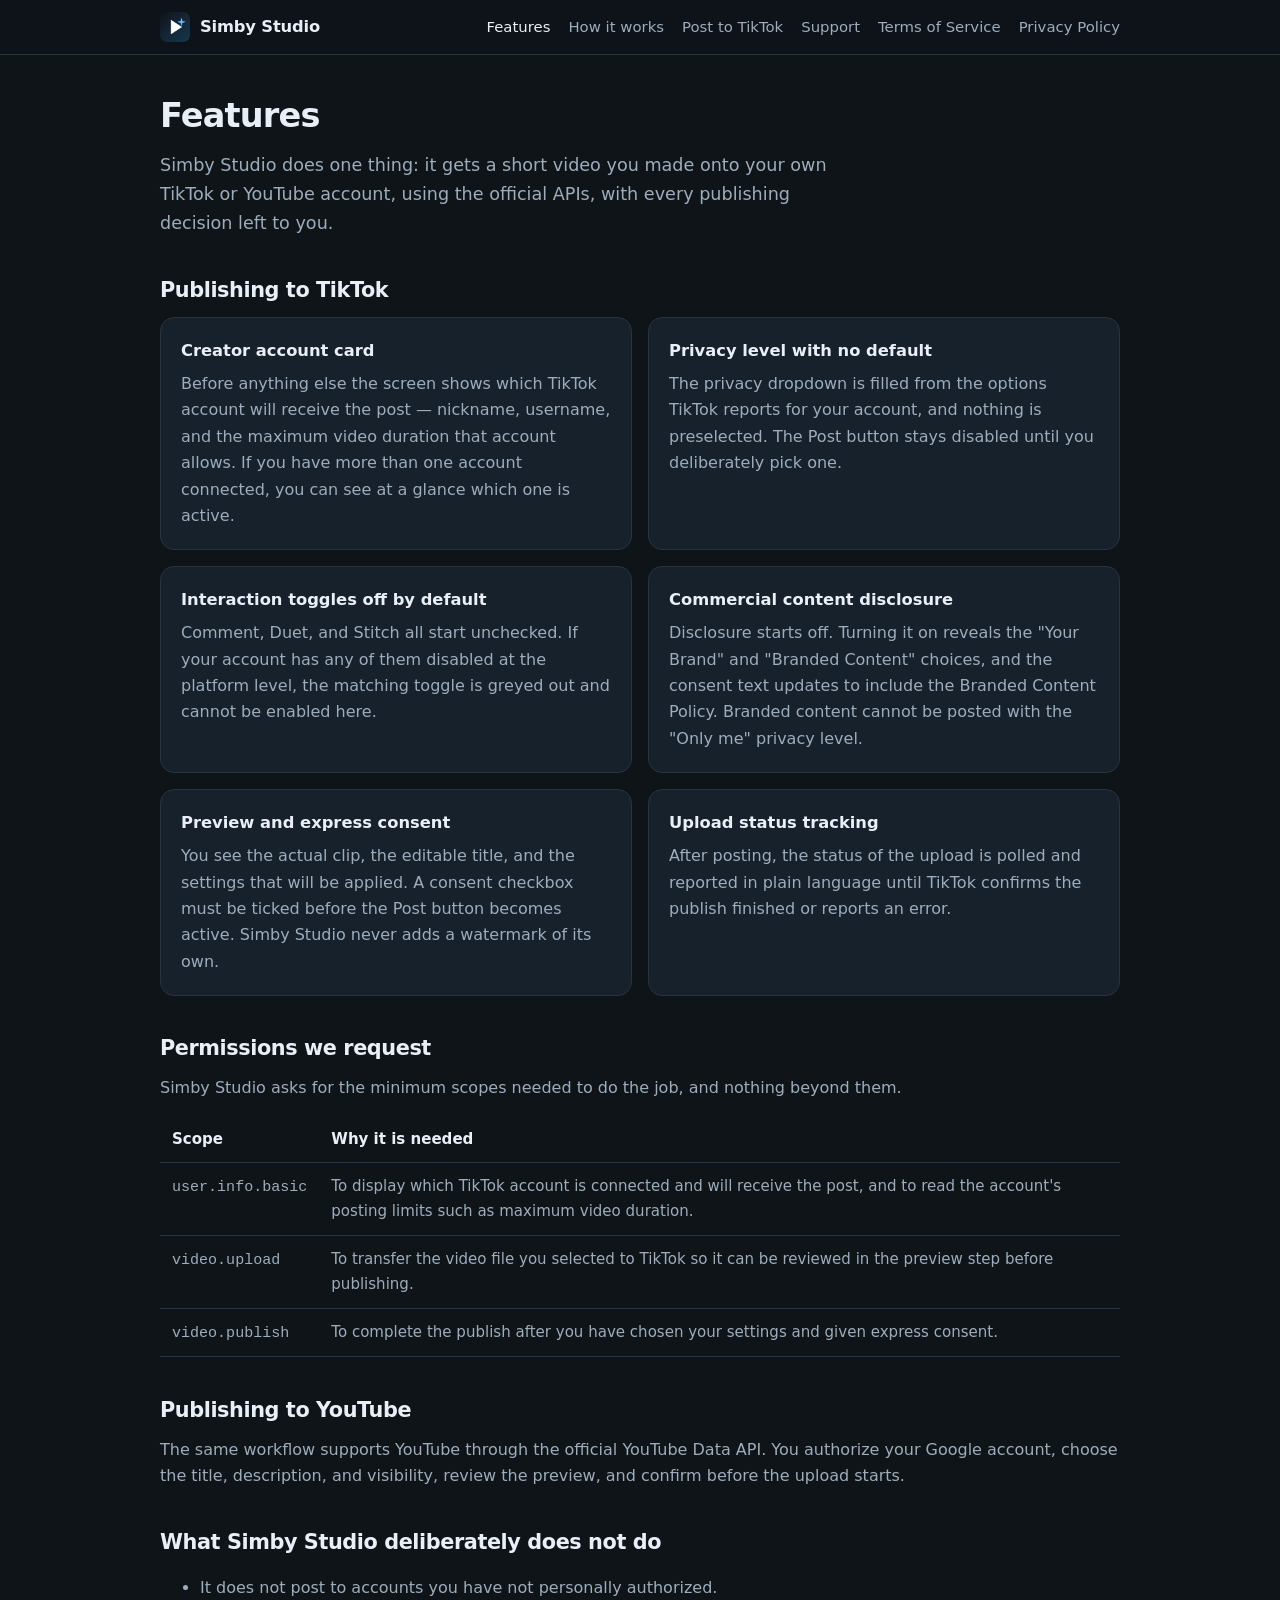
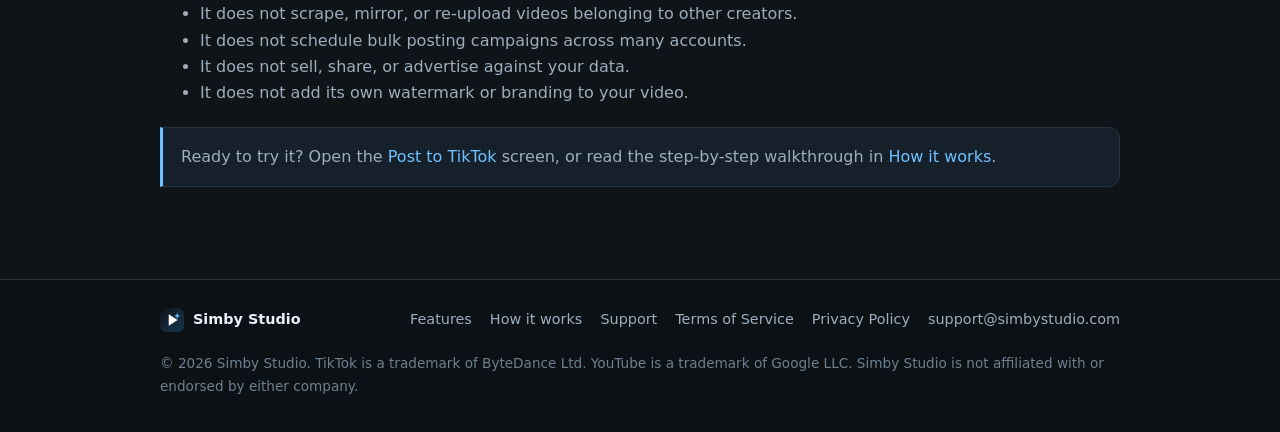
==== features/index.html @ 2f1ff684 "Build out the full Simby Studio site for TikTok app review The previous submission was rejected for " ====
<!DOCTYPE html>
<html lang="en">
<head>
  <meta charset="utf-8" />
  <meta name="viewport" content="width=device-width, initial-scale=1" />
  <title>Features — Simby Studio</title>
  <meta name="description" content="What Simby Studio does: official TikTok Content Posting API publishing, creator-controlled privacy and interaction settings, commercial disclosure, preview, express consent, and upload status tracking." />
  <link rel="icon" href="../favicon.ico" sizes="any" />
  <link rel="icon" type="image/png" sizes="192x192" href="../icon-192.png" />
  <link rel="apple-touch-icon" href="../icon-192.png" />
  <link rel="stylesheet" href="../assets/site.css" />
</head>
<body>
  <header class="site-header">
    <div class="inner">
      <a class="brand" href="../">
        <img src="../icon-192.png" alt="Simby Studio" width="30" height="30" />
        <span>Simby Studio</span>
      </a>
      <nav class="site-nav">
        <a href="./" aria-current="page">Features</a>
        <a href="../how-it-works/">How it works</a>
        <a href="../post/">Post to TikTok</a>
        <a href="../support/">Support</a>
        <a href="../terms/">Terms of Service</a>
        <a href="../privacy-policy/">Privacy Policy</a>
      </nav>
    </div>
  </header>

  <main>
    <div class="wrap">
      <h1>Features</h1>
      <p class="lead">Simby Studio does one thing: it gets a short video you made onto your own TikTok or YouTube account, using the official APIs, with every publishing decision left to you.</p>

      <h2>Publishing to TikTok</h2>
      <div class="grid grid-2">
        <div class="card">
          <h3>Creator account card</h3>
          <p>Before anything else the screen shows which TikTok account will receive the post — nickname, username, and the maximum video duration that account allows. If you have more than one account connected, you can see at a glance which one is active.</p>
        </div>
        <div class="card">
          <h3>Privacy level with no default</h3>
          <p>The privacy dropdown is filled from the options TikTok reports for your account, and nothing is preselected. The Post button stays disabled until you deliberately pick one.</p>
        </div>
        <div class="card">
          <h3>Interaction toggles off by default</h3>
          <p>Comment, Duet, and Stitch all start unchecked. If your account has any of them disabled at the platform level, the matching toggle is greyed out and cannot be enabled here.</p>
        </div>
        <div class="card">
          <h3>Commercial content disclosure</h3>
          <p>Disclosure starts off. Turning it on reveals the "Your Brand" and "Branded Content" choices, and the consent text updates to include the Branded Content Policy. Branded content cannot be posted with the "Only me" privacy level.</p>
        </div>
        <div class="card">
          <h3>Preview and express consent</h3>
          <p>You see the actual clip, the editable title, and the settings that will be applied. A consent checkbox must be ticked before the Post button becomes active. Simby Studio never adds a watermark of its own.</p>
        </div>
        <div class="card">
          <h3>Upload status tracking</h3>
          <p>After posting, the status of the upload is polled and reported in plain language until TikTok confirms the publish finished or reports an error.</p>
        </div>
      </div>

      <h2>Permissions we request</h2>
      <p>Simby Studio asks for the minimum scopes needed to do the job, and nothing beyond them.</p>
      <table class="data">
        <thead>
          <tr><th>Scope</th><th>Why it is needed</th></tr>
        </thead>
        <tbody>
          <tr>
            <td><code>user.info.basic</code></td>
            <td>To display which TikTok account is connected and will receive the post, and to read the account's posting limits such as maximum video duration.</td>
          </tr>
          <tr>
            <td><code>video.upload</code></td>
            <td>To transfer the video file you selected to TikTok so it can be reviewed in the preview step before publishing.</td>
          </tr>
          <tr>
            <td><code>video.publish</code></td>
            <td>To complete the publish after you have chosen your settings and given express consent.</td>
          </tr>
        </tbody>
      </table>

      <h2>Publishing to YouTube</h2>
      <p>The same workflow supports YouTube through the official YouTube Data API. You authorize your Google account, choose the title, description, and visibility, review the preview, and confirm before the upload starts.</p>

      <h2>What Simby Studio deliberately does not do</h2>
      <ul>
        <li>It does not post to accounts you have not personally authorized.</li>
        <li>It does not scrape, mirror, or re-upload videos belonging to other creators.</li>
        <li>It does not schedule bulk posting campaigns across many accounts.</li>
        <li>It does not sell, share, or advertise against your data.</li>
        <li>It does not add its own watermark or branding to your video.</li>
      </ul>

      <div class="callout">
        <p>Ready to try it? Open the <a href="../post/">Post to TikTok</a> screen, or read the step-by-step walkthrough in <a href="../how-it-works/">How it works</a>.</p>
      </div>
    </div>
  </main>

  <footer class="site-footer">
    <div class="inner">
      <div class="fbrand">
        <img src="../icon-192.png" alt="Simby Studio" width="24" height="24" />
        <span>Simby Studio</span>
      </div>
      <nav>
        <a href="../features/">Features</a>
        <a href="../how-it-works/">How it works</a>
        <a href="../support/">Support</a>
        <a href="../terms/">Terms of Service</a>
        <a href="../privacy-policy/">Privacy Policy</a>
        <a href="mailto:support@simbystudio.com">support@simbystudio.com</a>
      </nav>
      <p class="copy">© 2026 Simby Studio. TikTok is a trademark of ByteDance Ltd. YouTube is a trademark of Google LLC. Simby Studio is not affiliated with or endorsed by either company.</p>
    </div>
  </footer>
</body>
</html>
---- assets/site.css ----
:root {
  color-scheme: dark;
  --bg: #0f1419;
  --bg-2: #16202b;
  --card: #17212c;
  --line: #27333f;
  --fg: #e9eff6;
  --muted: #9dadbc;
  --accent: #6ec1ff;
  --accent-ink: #06121c;
  --ok: #3ecf8e;
  --maxw: 1000px;
}

* { box-sizing: border-box; }

html { scroll-behavior: smooth; }

body {
  margin: 0;
  font-family: ui-sans-serif, system-ui, -apple-system, "Segoe UI", Roboto, Helvetica, Arial, "Apple SD Gothic Neo", sans-serif;
  background: var(--bg);
  color: var(--fg);
  line-height: 1.65;
  -webkit-font-smoothing: antialiased;
  display: flex;
  flex-direction: column;
  min-height: 100vh;
}

a { color: var(--accent); text-decoration: none; }
a:hover { text-decoration: underline; }

/* ---------- header ---------- */

.site-header {
  border-bottom: 1px solid var(--line);
  background: rgba(15, 20, 25, .92);
  backdrop-filter: saturate(140%) blur(8px);
  position: sticky;
  top: 0;
  z-index: 20;
}

.site-header .inner {
  max-width: var(--maxw);
  margin: 0 auto;
  padding: 12px 20px;
  display: flex;
  align-items: center;
  justify-content: space-between;
  gap: 16px;
  flex-wrap: wrap;
}

.brand {
  display: flex;
  align-items: center;
  gap: 10px;
  color: var(--fg);
  font-weight: 700;
  font-size: 1.02rem;
  letter-spacing: -.01em;
}
.brand:hover { text-decoration: none; }
.brand img { display: block; border-radius: 7px; }

.site-nav {
  display: flex;
  align-items: center;
  gap: 18px;
  flex-wrap: wrap;
  font-size: .93rem;
}
.site-nav a { color: var(--muted); font-weight: 500; }
.site-nav a:hover, .site-nav a[aria-current="page"] { color: var(--fg); }

/* ---------- layout ---------- */

main { flex: 1 0 auto; }

.wrap {
  max-width: var(--maxw);
  margin: 0 auto;
  padding: 40px 20px 72px;
}

.wrap.narrow { max-width: 760px; }

h1 { font-size: 2.1rem; line-height: 1.25; letter-spacing: -.025em; margin: 0 0 14px; }
h2 { font-size: 1.3rem; letter-spacing: -.02em; margin: 2.2rem 0 .6rem; }
h3 { font-size: 1.02rem; margin: 0 0 6px; }
p { color: var(--muted); margin: 0 0 14px; }
li { color: var(--muted); }
strong { color: var(--fg); }

.lead { font-size: 1.1rem; color: var(--muted); max-width: 62ch; }

/* ---------- hero ---------- */

.hero {
  border-bottom: 1px solid var(--line);
  background: radial-gradient(1100px 420px at 18% -12%, #1c3547 0%, transparent 62%), var(--bg);
}
.hero .wrap { padding-top: 64px; padding-bottom: 56px; }
.hero h1 { font-size: 2.6rem; max-width: 18ch; }

.eyebrow {
  display: inline-block;
  font-size: .78rem;
  font-weight: 700;
  letter-spacing: .09em;
  text-transform: uppercase;
  color: var(--accent);
  margin-bottom: 14px;
}

.cta-row { display: flex; gap: 12px; flex-wrap: wrap; margin-top: 26px; }

.btn {
  display: inline-block;
  padding: 12px 20px;
  border-radius: 10px;
  font-weight: 700;
  font-size: .96rem;
  border: 1px solid transparent;
}
.btn:hover { text-decoration: none; }
.btn-primary { background: var(--accent); color: var(--accent-ink); }
.btn-primary:hover { background: #8ccfff; }
.btn-ghost { border-color: var(--line); color: var(--fg); background: transparent; }
.btn-ghost:hover { border-color: var(--accent); }

/* ---------- grid / cards ---------- */

.grid { display: grid; gap: 16px; }
.grid-3 { grid-template-columns: repeat(3, 1fr); }
.grid-2 { grid-template-columns: repeat(2, 1fr); }

.card {
  background: var(--card);
  border: 1px solid var(--line);
  border-radius: 14px;
  padding: 20px;
}
.card p:last-child { margin-bottom: 0; }

.card .ico {
  width: 34px; height: 34px;
  display: flex; align-items: center; justify-content: center;
  border-radius: 9px;
  background: #1e3444;
  color: var(--accent);
  font-size: 1.05rem;
  margin-bottom: 12px;
}

/* ---------- steps ---------- */

.steps { counter-reset: step; display: grid; gap: 14px; margin: 22px 0 0; padding: 0; list-style: none; }
.steps > li {
  counter-increment: step;
  background: var(--card);
  border: 1px solid var(--line);
  border-radius: 14px;
  padding: 18px 20px 18px 62px;
  position: relative;
  color: var(--muted);
}
.steps > li::before {
  content: counter(step);
  position: absolute;
  left: 18px; top: 18px;
  width: 28px; height: 28px;
  border-radius: 50%;
  background: var(--accent);
  color: var(--accent-ink);
  font-weight: 800;
  font-size: .88rem;
  display: flex; align-items: center; justify-content: center;
}
.steps h3 { color: var(--fg); }

/* ---------- shots ---------- */

.shots { display: grid; grid-template-columns: repeat(3, 1fr); gap: 14px; margin-top: 26px; }
.shot {
  border: 1px solid var(--line);
  border-radius: 14px;
  overflow: hidden;
  background: var(--bg-2);
}
.shot img { display: block; width: 100%; height: auto; }
.shot figcaption { padding: 10px 14px; font-size: .85rem; color: var(--muted); border-top: 1px solid var(--line); }

/* ---------- misc blocks ---------- */

.callout {
  border: 1px solid var(--line);
  border-left: 3px solid var(--accent);
  background: var(--bg-2);
  border-radius: 0 12px 12px 0;
  padding: 16px 18px;
  margin: 20px 0;
}
.callout p:last-child { margin-bottom: 0; }

table.data { width: 100%; border-collapse: collapse; margin: 14px 0 20px; font-size: .94rem; }
table.data th, table.data td { text-align: left; padding: 11px 12px; border-bottom: 1px solid var(--line); vertical-align: top; }
table.data th { color: var(--fg); font-weight: 700; }
table.data td { color: var(--muted); }

.faq { border-top: 1px solid var(--line); margin-top: 8px; }
.faq details { border-bottom: 1px solid var(--line); padding: 14px 0; }
.faq summary { cursor: pointer; font-weight: 600; color: var(--fg); list-style: none; }
.faq summary::-webkit-details-marker { display: none; }
.faq summary::before { content: "+ "; color: var(--accent); font-weight: 800; }
.faq details[open] summary::before { content: "− "; }
.faq p { margin: 10px 0 0; }

.meta { color: #8698a8; font-size: .92rem; }

/* ---------- footer ---------- */

.site-footer {
  flex-shrink: 0;
  border-top: 1px solid var(--line);
  background: #0c1116;
}
.site-footer .inner {
  max-width: var(--maxw);
  margin: 0 auto;
  padding: 28px 20px 36px;
  display: flex;
  justify-content: space-between;
  gap: 20px;
  flex-wrap: wrap;
  font-size: .9rem;
}
.site-footer .fbrand { display: flex; align-items: center; gap: 9px; color: var(--fg); font-weight: 700; }
.site-footer .fbrand img { display: block; border-radius: 6px; }
.site-footer nav { display: flex; gap: 18px; flex-wrap: wrap; align-items: center; }
.site-footer nav a { color: var(--muted); }
.site-footer nav a:hover { color: var(--fg); }
.site-footer .copy { color: #6e808f; width: 100%; margin: 0; font-size: .85rem; }

/* ---------- responsive ---------- */

@media (max-width: 780px) {
  .grid-3, .grid-2, .shots { grid-template-columns: 1fr; }
  .hero h1 { font-size: 2rem; }
  h1 { font-size: 1.8rem; }
  .site-header .inner { padding: 10px 16px; }
  .site-nav { gap: 14px; font-size: .88rem; }
}
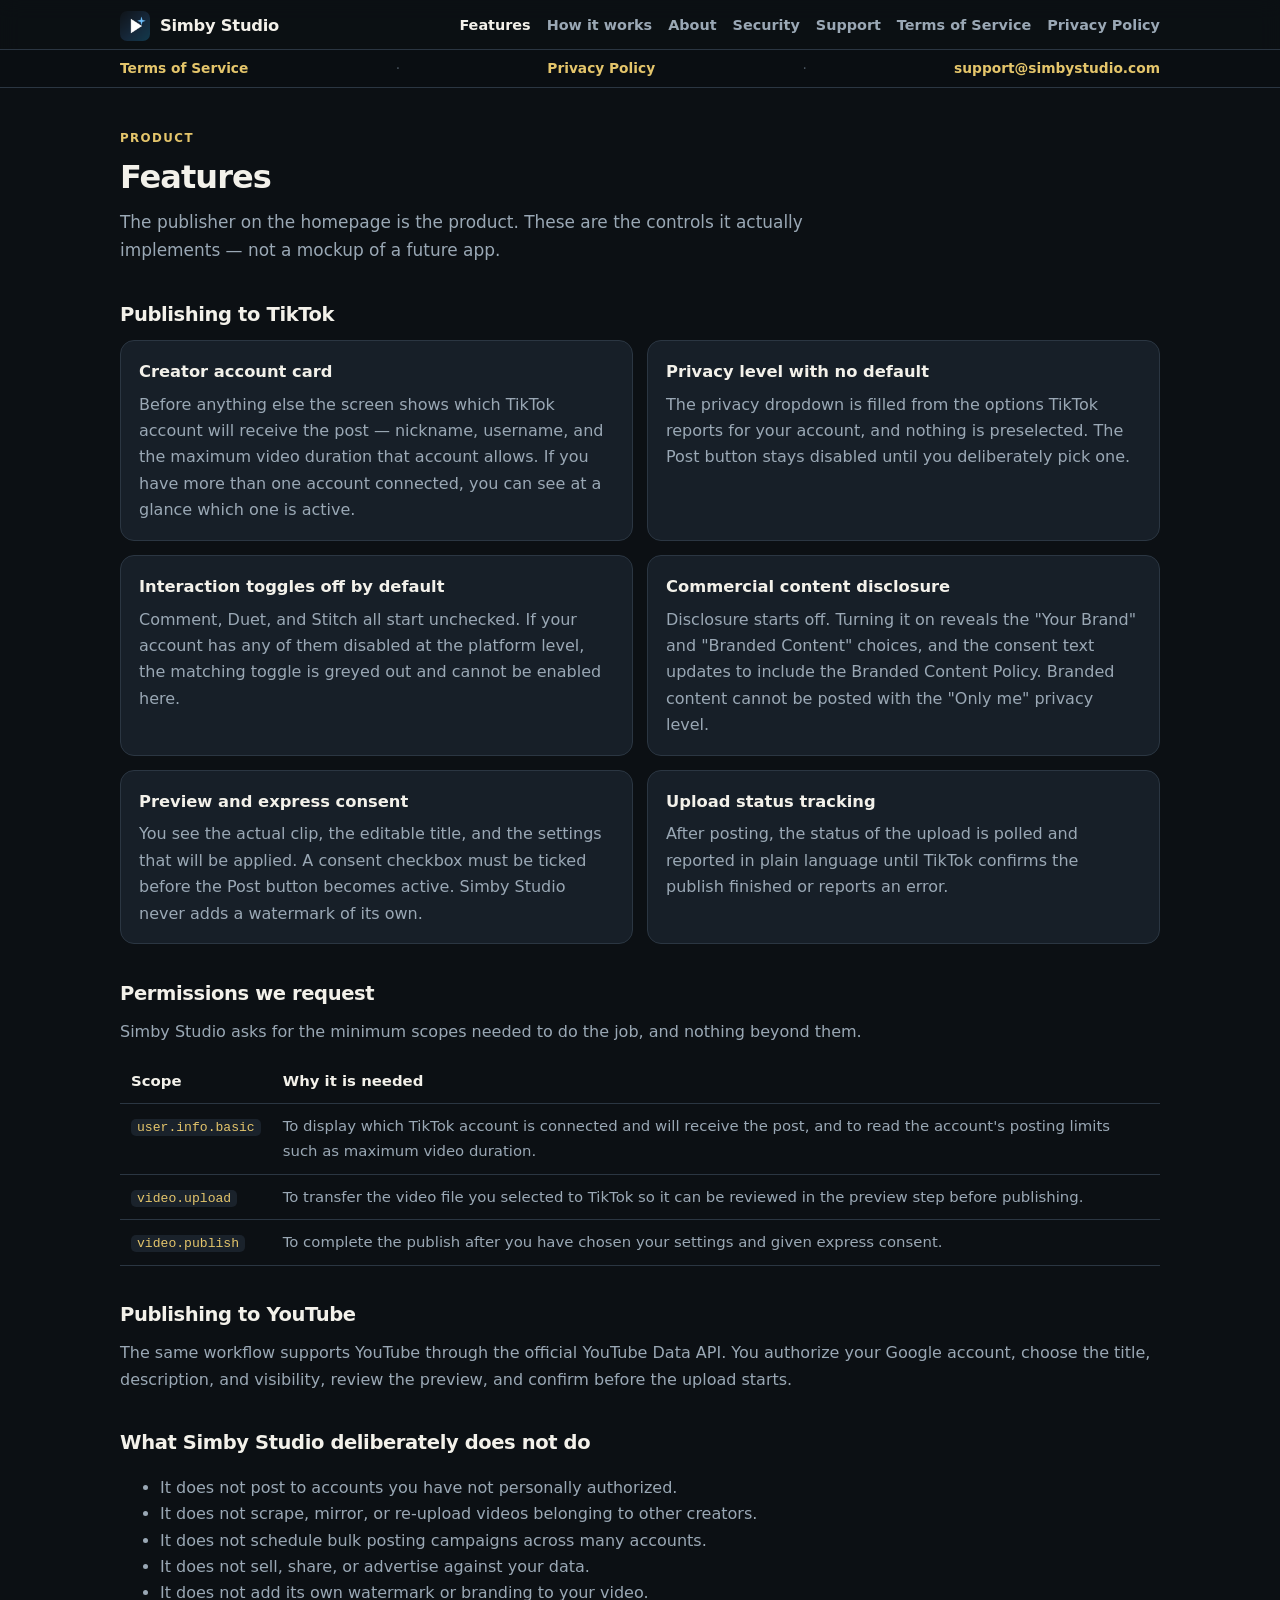
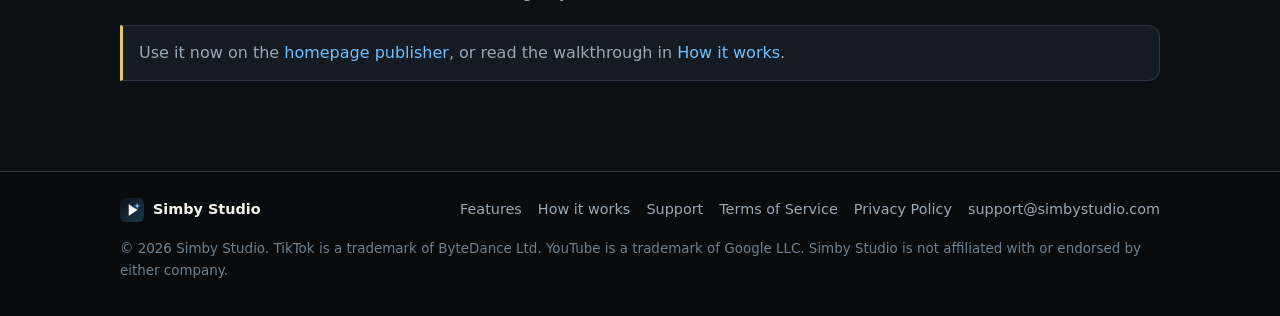
==== commit ea8ef2d9: "Make the homepage the live TikTok publisher for app review. Reviewers rejected the site as a landing" ====
--- a/features/index.html
+++ b/features/index.html
@@ -20,18 +20,29 @@
       <nav class="site-nav">
         <a href="./" aria-current="page">Features</a>
         <a href="../how-it-works/">How it works</a>
-        <a href="../post/">Post to TikTok</a>
+        <a href="../about/">About</a>
+        <a href="../security/">Security</a>
         <a href="../support/">Support</a>
         <a href="../terms/">Terms of Service</a>
         <a href="../privacy-policy/">Privacy Policy</a>
       </nav>
     </div>
+    <div class="legal-bar">
+      <div class="inner">
+        <a href="../terms/">Terms of Service</a>
+        <span class="sep" aria-hidden="true">·</span>
+        <a href="../privacy-policy/">Privacy Policy</a>
+        <span class="sep" aria-hidden="true">·</span>
+        <a href="mailto:support@simbystudio.com">support@simbystudio.com</a>
+      </div>
+    </div>
   </header>
 
   <main>
     <div class="wrap">
+      <span class="kicker">Product</span>
       <h1>Features</h1>
-      <p class="lead">Simby Studio does one thing: it gets a short video you made onto your own TikTok or YouTube account, using the official APIs, with every publishing decision left to you.</p>
+      <p class="lead">The publisher on the homepage is the product. These are the controls it actually implements — not a mockup of a future app.</p>
 
       <h2>Publishing to TikTok</h2>
       <div class="grid grid-2">
@@ -96,7 +107,7 @@
       </ul>
 
       <div class="callout">
-        <p>Ready to try it? Open the <a href="../post/">Post to TikTok</a> screen, or read the step-by-step walkthrough in <a href="../how-it-works/">How it works</a>.</p>
+        <p>Use it now on the <a href="../">homepage publisher</a>, or read the walkthrough in <a href="../how-it-works/">How it works</a>.</p>
       </div>
     </div>
   </main>
--- a/assets/site.css
+++ b/assets/site.css
@@ -1,19 +1,21 @@
 :root {
   color-scheme: dark;
-  --bg: #0f1419;
-  --bg-2: #16202b;
-  --card: #17212c;
-  --line: #27333f;
-  --fg: #e9eff6;
-  --muted: #9dadbc;
+  --bg: #0c1014;
+  --bg-2: #141b22;
+  --card: #171f28;
+  --line: #2b3642;
+  --fg: #f3f1ea;
+  --muted: #9aa8b5;
   --accent: #6ec1ff;
-  --accent-ink: #06121c;
+  --accent-ink: #071018;
   --ok: #3ecf8e;
-  --maxw: 1000px;
+  --warn: #f0b429;
+  --bad: #ff6b7a;
+  --gold: #e4c56b;
+  --maxw: 1080px;
 }
 
 * { box-sizing: border-box; }
-
 html { scroll-behavior: smooth; }
 
 body {
@@ -31,25 +33,39 @@
 a { color: var(--accent); text-decoration: none; }
 a:hover { text-decoration: underline; }
 
-/* ---------- header ---------- */
+.skip {
+  position: absolute;
+  left: -999px;
+  top: 8px;
+}
+.skip:focus {
+  left: 8px;
+  z-index: 80;
+  background: var(--accent);
+  color: var(--accent-ink);
+  padding: 8px 12px;
+  border-radius: 8px;
+}
+
+/* ---------- header: never a hamburger. links wrap in place. ---------- */
 
 .site-header {
   border-bottom: 1px solid var(--line);
-  background: rgba(15, 20, 25, .92);
-  backdrop-filter: saturate(140%) blur(8px);
+  background: rgba(12, 16, 20, .94);
+  backdrop-filter: saturate(140%) blur(10px);
   position: sticky;
   top: 0;
-  z-index: 20;
+  z-index: 30;
 }
 
 .site-header .inner {
   max-width: var(--maxw);
   margin: 0 auto;
-  padding: 12px 20px;
+  padding: 11px 20px 8px;
   display: flex;
   align-items: center;
   justify-content: space-between;
-  gap: 16px;
+  gap: 14px;
   flex-wrap: wrap;
 }
 
@@ -58,9 +74,9 @@
   align-items: center;
   gap: 10px;
   color: var(--fg);
-  font-weight: 700;
+  font-weight: 750;
   font-size: 1.02rem;
-  letter-spacing: -.01em;
+  letter-spacing: -.015em;
 }
 .brand:hover { text-decoration: none; }
 .brand img { display: block; border-radius: 7px; }
@@ -68,12 +84,32 @@
 .site-nav {
   display: flex;
   align-items: center;
-  gap: 18px;
-  flex-wrap: wrap;
-  font-size: .93rem;
-}
-.site-nav a { color: var(--muted); font-weight: 500; }
-.site-nav a:hover, .site-nav a[aria-current="page"] { color: var(--fg); }
+  gap: 14px 16px;
+  flex-wrap: wrap;
+  font-size: .9rem;
+}
+.site-nav a { color: var(--muted); font-weight: 550; }
+.site-nav a:hover,
+.site-nav a[aria-current="page"] { color: var(--fg); text-decoration: none; }
+
+/* Legal links stay visible without opening any menu — TikTok review requirement */
+.legal-bar {
+  border-top: 1px solid var(--line);
+  background: #0a0e12;
+}
+.legal-bar .inner {
+  max-width: var(--maxw);
+  margin: 0 auto;
+  padding: 7px 20px;
+  display: flex;
+  flex-wrap: wrap;
+  gap: 8px 18px;
+  align-items: center;
+  font-size: .86rem;
+}
+.legal-bar a { color: var(--gold); font-weight: 650; }
+.legal-bar a:hover { color: #f3dc96; }
+.legal-bar .sep { color: #4a5560; }
 
 /* ---------- layout ---------- */
 
@@ -82,47 +118,81 @@
 .wrap {
   max-width: var(--maxw);
   margin: 0 auto;
-  padding: 40px 20px 72px;
-}
-
+  padding: 36px 20px 72px;
+}
 .wrap.narrow { max-width: 760px; }
 
-h1 { font-size: 2.1rem; line-height: 1.25; letter-spacing: -.025em; margin: 0 0 14px; }
-h2 { font-size: 1.3rem; letter-spacing: -.02em; margin: 2.2rem 0 .6rem; }
+h1 { font-size: 2rem; line-height: 1.22; letter-spacing: -.03em; margin: 0 0 12px; }
+h2 { font-size: 1.22rem; letter-spacing: -.02em; margin: 2.1rem 0 .55rem; }
 h3 { font-size: 1.02rem; margin: 0 0 6px; }
 p { color: var(--muted); margin: 0 0 14px; }
 li { color: var(--muted); }
 strong { color: var(--fg); }
-
-.lead { font-size: 1.1rem; color: var(--muted); max-width: 62ch; }
-
-/* ---------- hero ---------- */
-
-.hero {
+code {
+  font-family: ui-monospace, Menlo, Consolas, monospace;
+  font-size: .88em;
+  color: var(--gold);
+  background: #1a222b;
+  padding: 1px 6px;
+  border-radius: 5px;
+}
+
+.lead { font-size: 1.06rem; color: var(--muted); max-width: 64ch; }
+.meta { color: #8698a8; font-size: .92rem; }
+
+.kicker {
+  display: inline-block;
+  font-size: .74rem;
+  font-weight: 750;
+  letter-spacing: .12em;
+  text-transform: uppercase;
+  color: var(--gold);
+  margin-bottom: 10px;
+}
+
+/* ---------- product stage (homepage IS the app) ---------- */
+
+.product-stage {
   border-bottom: 1px solid var(--line);
-  background: radial-gradient(1100px 420px at 18% -12%, #1c3547 0%, transparent 62%), var(--bg);
-}
-.hero .wrap { padding-top: 64px; padding-bottom: 56px; }
-.hero h1 { font-size: 2.6rem; max-width: 18ch; }
-
-.eyebrow {
-  display: inline-block;
+  background:
+    radial-gradient(900px 380px at 8% -20%, #1a3344 0%, transparent 58%),
+    var(--bg);
+}
+.product-stage .wrap { padding-top: 28px; padding-bottom: 28px; }
+
+.product-head { margin-bottom: 18px; }
+.product-head h1 { font-size: 1.85rem; max-width: none; }
+.product-head .lead { margin-bottom: 0; }
+
+.trust-row {
+  display: flex;
+  flex-wrap: wrap;
+  gap: 8px;
+  margin: 14px 0 4px;
+}
+.chip {
+  display: inline-flex;
+  align-items: center;
+  gap: 6px;
+  padding: 5px 10px;
+  border: 1px solid var(--line);
+  border-radius: 999px;
   font-size: .78rem;
-  font-weight: 700;
-  letter-spacing: .09em;
-  text-transform: uppercase;
-  color: var(--accent);
-  margin-bottom: 14px;
-}
-
-.cta-row { display: flex; gap: 12px; flex-wrap: wrap; margin-top: 26px; }
+  color: var(--muted);
+  background: #121920;
+}
+.chip b { color: var(--ok); font-weight: 750; }
+
+/* ---------- buttons / cards ---------- */
+
+.cta-row { display: flex; gap: 12px; flex-wrap: wrap; margin-top: 18px; }
 
 .btn {
   display: inline-block;
-  padding: 12px 20px;
+  padding: 11px 18px;
   border-radius: 10px;
-  font-weight: 700;
-  font-size: .96rem;
+  font-weight: 750;
+  font-size: .95rem;
   border: 1px solid transparent;
 }
 .btn:hover { text-decoration: none; }
@@ -131,9 +201,7 @@
 .btn-ghost { border-color: var(--line); color: var(--fg); background: transparent; }
 .btn-ghost:hover { border-color: var(--accent); }
 
-/* ---------- grid / cards ---------- */
-
-.grid { display: grid; gap: 16px; }
+.grid { display: grid; gap: 14px; }
 .grid-3 { grid-template-columns: repeat(3, 1fr); }
 .grid-2 { grid-template-columns: repeat(2, 1fr); }
 
@@ -141,115 +209,86 @@
   background: var(--card);
   border: 1px solid var(--line);
   border-radius: 14px;
-  padding: 20px;
+  padding: 18px 18px 16px;
 }
 .card p:last-child { margin-bottom: 0; }
 
-.card .ico {
-  width: 34px; height: 34px;
-  display: flex; align-items: center; justify-content: center;
-  border-radius: 9px;
-  background: #1e3444;
-  color: var(--accent);
-  font-size: 1.05rem;
-  margin-bottom: 12px;
-}
-
-/* ---------- steps ---------- */
-
-.steps { counter-reset: step; display: grid; gap: 14px; margin: 22px 0 0; padding: 0; list-style: none; }
+.steps { counter-reset: step; display: grid; gap: 12px; margin: 18px 0 0; padding: 0; list-style: none; }
 .steps > li {
   counter-increment: step;
   background: var(--card);
   border: 1px solid var(--line);
   border-radius: 14px;
-  padding: 18px 20px 18px 62px;
+  padding: 16px 18px 16px 58px;
   position: relative;
   color: var(--muted);
 }
 .steps > li::before {
   content: counter(step);
   position: absolute;
-  left: 18px; top: 18px;
-  width: 28px; height: 28px;
+  left: 16px; top: 16px;
+  width: 26px; height: 26px;
   border-radius: 50%;
   background: var(--accent);
   color: var(--accent-ink);
   font-weight: 800;
-  font-size: .88rem;
+  font-size: .82rem;
   display: flex; align-items: center; justify-content: center;
 }
 .steps h3 { color: var(--fg); }
 
-/* ---------- shots ---------- */
-
-.shots { display: grid; grid-template-columns: repeat(3, 1fr); gap: 14px; margin-top: 26px; }
-.shot {
-  border: 1px solid var(--line);
-  border-radius: 14px;
-  overflow: hidden;
-  background: var(--bg-2);
-}
-.shot img { display: block; width: 100%; height: auto; }
-.shot figcaption { padding: 10px 14px; font-size: .85rem; color: var(--muted); border-top: 1px solid var(--line); }
-
-/* ---------- misc blocks ---------- */
-
 .callout {
   border: 1px solid var(--line);
-  border-left: 3px solid var(--accent);
+  border-left: 3px solid var(--gold);
   background: var(--bg-2);
   border-radius: 0 12px 12px 0;
-  padding: 16px 18px;
-  margin: 20px 0;
+  padding: 14px 16px;
+  margin: 18px 0;
 }
 .callout p:last-child { margin-bottom: 0; }
 
-table.data { width: 100%; border-collapse: collapse; margin: 14px 0 20px; font-size: .94rem; }
-table.data th, table.data td { text-align: left; padding: 11px 12px; border-bottom: 1px solid var(--line); vertical-align: top; }
-table.data th { color: var(--fg); font-weight: 700; }
+table.data { width: 100%; border-collapse: collapse; margin: 12px 0 18px; font-size: .93rem; }
+table.data th, table.data td { text-align: left; padding: 10px 11px; border-bottom: 1px solid var(--line); vertical-align: top; }
+table.data th { color: var(--fg); font-weight: 750; }
 table.data td { color: var(--muted); }
 
 .faq { border-top: 1px solid var(--line); margin-top: 8px; }
-.faq details { border-bottom: 1px solid var(--line); padding: 14px 0; }
-.faq summary { cursor: pointer; font-weight: 600; color: var(--fg); list-style: none; }
+.faq details { border-bottom: 1px solid var(--line); padding: 13px 0; }
+.faq summary { cursor: pointer; font-weight: 650; color: var(--fg); list-style: none; }
 .faq summary::-webkit-details-marker { display: none; }
 .faq summary::before { content: "+ "; color: var(--accent); font-weight: 800; }
 .faq details[open] summary::before { content: "− "; }
 .faq p { margin: 10px 0 0; }
 
-.meta { color: #8698a8; font-size: .92rem; }
-
 /* ---------- footer ---------- */
 
 .site-footer {
   flex-shrink: 0;
   border-top: 1px solid var(--line);
-  background: #0c1116;
+  background: #080b0e;
 }
 .site-footer .inner {
   max-width: var(--maxw);
   margin: 0 auto;
-  padding: 28px 20px 36px;
+  padding: 26px 20px 34px;
   display: flex;
   justify-content: space-between;
-  gap: 20px;
+  gap: 16px;
   flex-wrap: wrap;
   font-size: .9rem;
 }
-.site-footer .fbrand { display: flex; align-items: center; gap: 9px; color: var(--fg); font-weight: 700; }
+.site-footer .fbrand { display: flex; align-items: center; gap: 9px; color: var(--fg); font-weight: 750; }
 .site-footer .fbrand img { display: block; border-radius: 6px; }
-.site-footer nav { display: flex; gap: 18px; flex-wrap: wrap; align-items: center; }
+.site-footer nav { display: flex; gap: 16px; flex-wrap: wrap; align-items: center; }
 .site-footer nav a { color: var(--muted); }
 .site-footer nav a:hover { color: var(--fg); }
-.site-footer .copy { color: #6e808f; width: 100%; margin: 0; font-size: .85rem; }
-
-/* ---------- responsive ---------- */
+.site-footer .copy { color: #6e808f; width: 100%; margin: 0; font-size: .84rem; }
 
 @media (max-width: 780px) {
-  .grid-3, .grid-2, .shots { grid-template-columns: 1fr; }
-  .hero h1 { font-size: 2rem; }
-  h1 { font-size: 1.8rem; }
-  .site-header .inner { padding: 10px 16px; }
-  .site-nav { gap: 14px; font-size: .88rem; }
-}
+  .grid-3, .grid-2 { grid-template-columns: 1fr; }
+  h1 { font-size: 1.7rem; }
+  .product-head h1 { font-size: 1.55rem; }
+  .site-header .inner { padding: 10px 14px 6px; }
+  .site-nav { gap: 10px 12px; font-size: .84rem; }
+  .legal-bar .inner { padding: 7px 14px; }
+}
